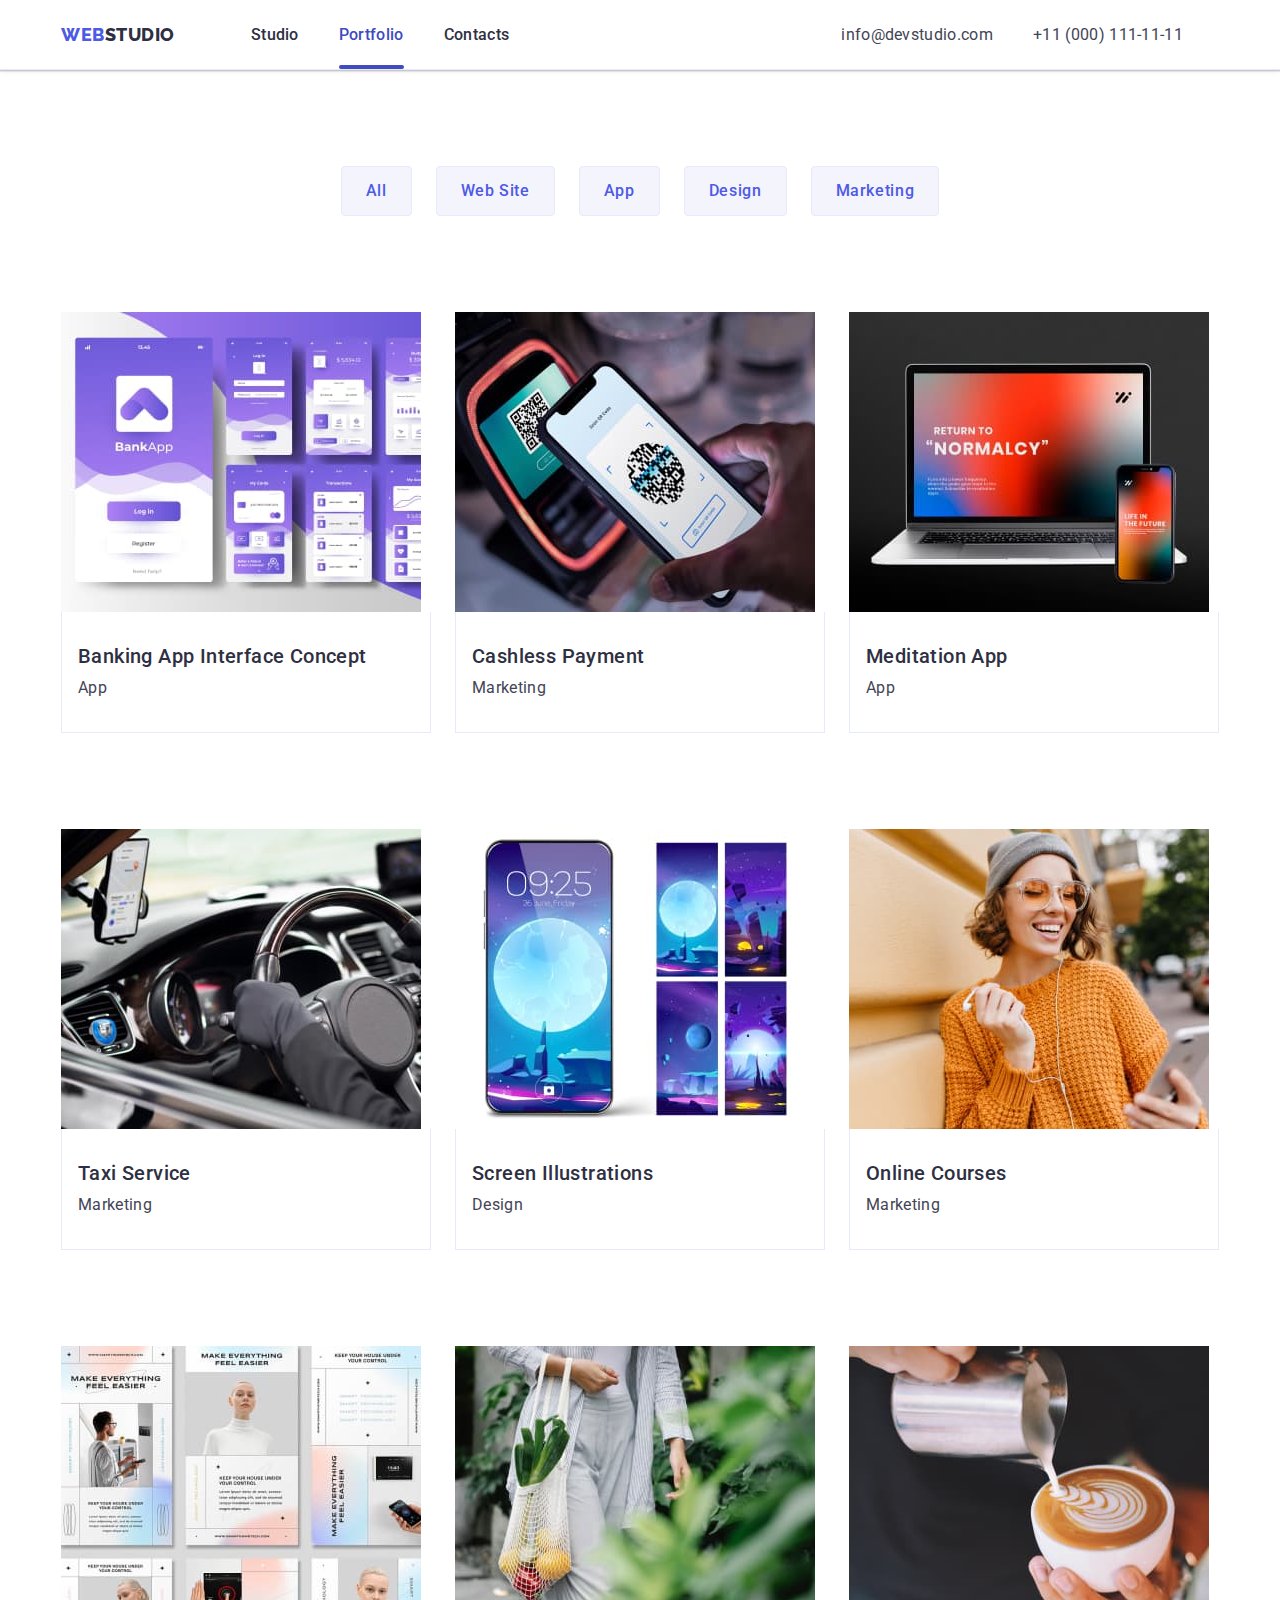
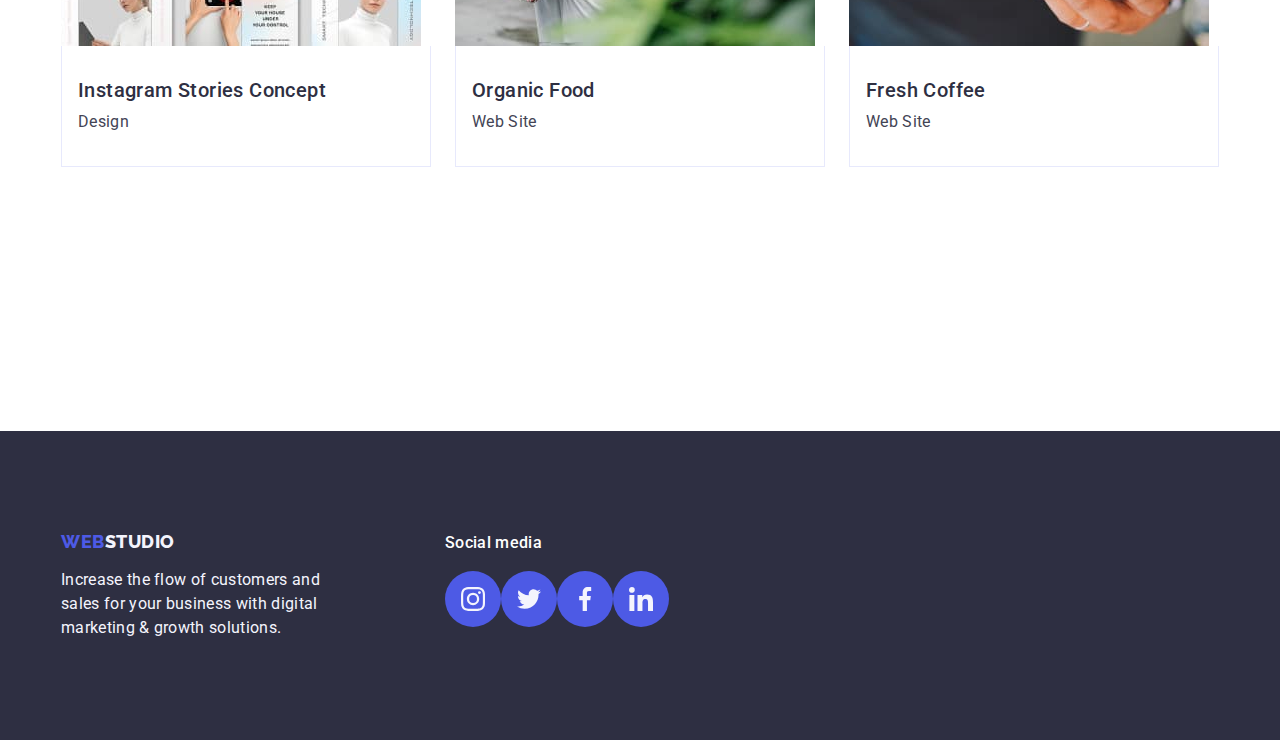
==== portfolio.html @ 8fbdd6ac "й" ====
<!DOCTYPE html>
<html lang="en">
  <head>
    <meta charset="UTF-8" />
    <meta name="viewport" content="width=device-width, initial-scale=1.0" />
    <title>Document</title>
    <link rel="preconnect" href="https://fonts.googleapis.com" />
    <link rel="preconnect" href="https://fonts.gstatic.com" crossorigin />
    <link
      href="https://fonts.googleapis.com/css2?family=Raleway:wght@900&family=Roboto:wght@400;500;700;900&display=swap"
      rel="stylesheet"
    />
    <link
      rel="stylesheet"
      href="https://cdnjs.cloudflare.com/ajax/libs/modern-normalize/2.0.0/modern-normalize.min.css"
      integrity="sha512-4xo8blKMVCiXpTaLzQSLSw3KFOVPWhm/TRtuPVc4WG6kUgjH6J03IBuG7JZPkcWMxJ5huwaBpOpnwYElP/m6wg=="
      crossorigin="anonymous"
      referrerpolicy="no-referrer"
    />
    <link rel="stylesheet" href="./css/styles.css" />
  </head>

  <body>
    <header class="header">
      <div class="container list">
        <nav class="list">
          <a class="link logo" href="./index.html"
            >Web<span class="logo-text">Studio</span>
          </a>
          <ul class="header-list list">
            <li class="header-item">
              <a class="header-link link" href="./index.html">Studio</a>
            </li>
            <li class="header-item">
              <a class="header-hover link header-link" href="./portfolio.html"
                >Portfolio</a
              >
            </li>
            <li class="header-item">
              <a class="link header-link" href="">Contacts</a>
            </li>
          </ul>
        </nav>
        <address class="contacts">
          <ul class="contacts-list list">
            <li class="contacts-item">
              <a class="link contacts-link" href="mailto:info@devstudio.com"
                >info@devstudio.com</a
              >
            </li>
            <li class="contacts-item">
              <a class="link contacts-link" href="tel:+110001111111"
                >+11 (000) 111-11-11</a
              >
            </li>
          </ul>
        </address>
      </div>
    </header>
    <main>
      <section class="mainsec">
        <div class="container">
          <h1 class="hide visually-hidden">test</h1>
          <ul class="list filters-list">
            <li><button type="button" class="filters-btn">All</button></li>
            <li><button type="button" class="filters-btn">Web Site</button></li>
            <li><button type="button" class="filters-btn">App</button></li>
            <li><button type="button" class="filters-btn">Design</button></li>
            <li>
              <button type="button" class="filters-btn">Marketing</button>
            </li>
          </ul>

          <ul class="cards-list list">
            <li class="cards-item">
              <a class="cards-link link" href="">
                <div class="cards-folder">
                  <img
                    src="./images/portfolio1.jpg"
                    width="360"
                    height="300"
                    alt="App Interface Concept"
                  />
                  <p class="cards-folder-text">
                    14 Stylish and User-Friendly App Design Concepts · Task
                    Manager App · Calorie Tracker App · Exotic Fruit Ecommerce
                    App · Cloud Storage App
                  </p>
                </div>

                <div class="container-item">
                  <h2 class="cards-title">Banking App Interface Concept</h2>
                  <p class="cards-text">App</p>
                </div>
              </a>
            </li>
            <li class="cards-item">
              <a class="cards-link link" href="">
                <div class="cards-folder">
                  <img
                    src="./images/portfolio2.jpg"
                    width="360"
                    height="300"
                    alt="Cashless Payment"
                  />
                  <p class="cards-folder-text">
                    14 Stylish and User-Friendly App Design Concepts · Task
                    Manager App · Calorie Tracker App · Exotic Fruit Ecommerce
                    App · Cloud Storage App
                  </p>
                </div>
                <div class="container-item">
                  <h2 class="cards-title">Cashless Payment</h2>
                  <p class="cards-text">Marketing</p>
                </div>
              </a>
            </li>
            <li class="cards-item">
              <a class="cards-link link" href="">
                <div class="cards-folder">
                  <img
                    src="./images/portfolio3.jpg"
                    width="360"
                    height="300"
                    alt="Meditation App"
                  />
                  <p class="cards-folder-text">
                    14 Stylish and User-Friendly App Design Concepts · Task
                    Manager App · Calorie Tracker App · Exotic Fruit Ecommerce
                    App · Cloud Storage App
                  </p>
                </div>
                <div class="container-item">
                  <h2 class="cards-title">Meditation App</h2>
                  <p class="cards-text">App</p>
                </div>
              </a>
            </li>
            <li class="cards-item">
              <a class="cards-link link" href="">
                <div class="cards-folder">
                  <img
                    src="./images/portfolio4.jpg"
                    width="360"
                    height="300"
                    alt="Taxi Service"
                  />
                  <p class="cards-folder-text">
                    14 Stylish and User-Friendly App Design Concepts · Task
                    Manager App · Calorie Tracker App · Exotic Fruit Ecommerce
                    App · Cloud Storage App
                  </p>
                </div>
                <div class="container-item">
                  <h2 class="cards-title">Taxi Service</h2>
                  <p class="cards-text">Marketing</p>
                </div>
              </a>
            </li>
            <li class="cards-item">
              <a class="cards-link link" href="">
                <div class="cards-folder">
                  <img
                    src="./images/portfolio5.jpg"
                    width="360"
                    height="300"
                    alt="Screen Illustations"
                  />
                  <p class="cards-folder-text">
                    14 Stylish and User-Friendly App Design Concepts · Task
                    Manager App · Calorie Tracker App · Exotic Fruit Ecommerce
                    App · Cloud Storage App
                  </p>
                </div>
                <div class="container-item">
                  <h2 class="cards-title">Screen Illustrations</h2>
                  <p class="cards-text">Design</p>
                </div>
              </a>
            </li>
            <li class="cards-item">
              <a class="cards-link link" href="">
                <div class="cards-folder">
                  <img
                    src="./images/portfolio6.jpg"
                    width="360"
                    height="300"
                    alt="Online Courses"
                  />
                  <p class="cards-folder-text">
                    14 Stylish and User-Friendly App Design Concepts · Task
                    Manager App · Calorie Tracker App · Exotic Fruit Ecommerce
                    App · Cloud Storage App
                  </p>
                </div>
                <div class="container-item">
                  <h2 class="cards-title">Online Courses</h2>
                  <p class="cards-text">Marketing</p>
                </div>
              </a>
            </li>
            <li class="cards-item">
              <a class="cards-link link" href="">
                <div class="cards-folder">
                  <img
                    src="./images/portfolio7.jpg"
                    width="360"
                    height="300"
                    alt="Instagram Stories Concept"
                  />
                  <p class="cards-folder-text">
                    14 Stylish and User-Friendly App Design Concepts · Task
                    Manager App · Calorie Tracker App · Exotic Fruit Ecommerce
                    App · Cloud Storage App
                  </p>
                </div>
                <div class="container-item">
                  <h2 class="cards-title">Instagram Stories Concept</h2>
                  <p class="cards-text">Design</p>
                </div>
              </a>
            </li>
            <li class="cards-item">
              <a class="cards-link link" href="">
                <div class="cards-folder">
                  <img
                    src="./images/portfolio8.jpg"
                    width="360"
                    height="300"
                    alt="Organic Food"
                  />
                  <p class="cards-folder-text">
                    14 Stylish and User-Friendly App Design Concepts · Task
                    Manager App · Calorie Tracker App · Exotic Fruit Ecommerce
                    App · Cloud Storage App
                  </p>
                </div>
                <div class="container-item">
                  <h2 class="cards-title">Organic Food</h2>
                  <p class="cards-text">Web Site</p>
                </div>
              </a>
            </li>
            <li class="cards-item">
              <a class="cards-link link" href="">
                <div class="cards-folder">
                  <img
                    src="./images/portfolio9.jpg"
                    width="360"
                    height="300"
                    alt="Fresh Coffee"
                  />
                  <p class="cards-folder-text">
                    14 Stylish and User-Friendly App Design Concepts · Task
                    Manager App · Calorie Tracker App · Exotic Fruit Ecommerce
                    App · Cloud Storage App
                  </p>
                </div>
                <div class="container-item">
                  <h2 class="cards-title">Fresh Coffee</h2>
                  <p class="cards-text">Web Site</p>
                </div>
              </a>
            </li>
          </ul>
        </div>
      </section>
    </main>

    <footer class="footer">
      <div class="container footer-container">
        <div class="footer-section-one">
          <a class="link logo footer-logo" href="./index.html"
            >Web<span class="footer-logo-text">Studio</span>
          </a>
          <p class="footer-text">
            Increase the flow of customers and sales for your business with
            digital marketing & growth solutions.
          </p>
        </div>
        <div class="footer-section-two">
          <p class="footer-section-two-title">Social media</p>
          <ul class="footer-section-two-list list">
            <li class="footer-section-two-item">
              <a href="" class="footer-section-two-link">
                <svg class="footer-section-two-icon" width="24" height="24">
                  <use href="./images/icons.svg#icon-instagram-2"></use>
                </svg>
              </a>
            </li>
            <li class="footer-section-two-item">
              <a href="" class="footer-section-two-link">
                <svg class="footer-section-two-icon" width="24" height="24">
                  <use href="./images/icons.svg#icon-twitter-1"></use>
                </svg>
              </a>
            </li>
            <li class="footer-section-two-item">
              <a href="" class="footer-section-two-link">
                <svg class="footer-section-two-icon" width="24" height="24">
                  <use href="./images/icons.svg#icon-facebook-1"></use>
                </svg>
              </a>
            </li>
            <li class="footer-section-two-item">
              <a href="" class="footer-section-two-link">
                <svg class="footer-section-two-icon" width="24" height="24">
                  <use href="./images/icons.svg#icon-linkedin-1"></use>
                </svg>
              </a>
            </li>
          </ul>
        </div>
      </div>
    </footer>
  </body>
</html>
---- css/styles.css ----
* {
  margin: 0;
  padding: 0;
}

img {
  display: block;
}

body {
  font-family: "Roboto", sans-serif;
  font-size: 16px;
  color: #434455;
  background-color: var(--WHITE);
}

:root {
  --iris: #4d5ae5;
  --NAVY-BLUE: #2e2f42;
  --WHITE: #fff;
  --SLATE: #434455;
  --CLOUD: #f4f4fd;
  --hover-link: #404bbf;
  --CORNFLOWER: #e7e9fc;
  --NAVY-BLUE-modal: rgba(46, 47, 66, 0.4);
  --GREEN: #31d0aa;
  --LIGHT-SLATE: #8e8f99;
}

.link {
  text-decoration: none;
  padding: 24px 0;
}

.list {
  list-style: none;
  display: flex;
  align-items: center;
}

.is-hidden {
  opacity: 0;
  visibility: hidden;
  pointer-events: none;
}

.modal {
  width: 408px;
  min-height: 584px;
  flex-shrink: 0;
  border-radius: 4px;
  background: var(--DAIRY, #fcfcfc);
  box-shadow: 0px 2px 1px 0px rgba(0, 0, 0, 0.2),
    0px 1px 3px 0px rgba(0, 0, 0, 0.12), 0px 1px 1px 0px rgba(0, 0, 0, 0.14);
  transition: transform 250ms cubic-bezier(0.4, 0, 0.2, 1);
}

.modal-svg {
  transition: fill 250ms cubic-bezier(0.4, 0, 0.2, 1);
}


.backdrop {
  position: fixed;
  top: 0;
  left: 0;
  width: 100%;
  height: 100%;
  background-color: var(--NAVY-BLUE-modal);
  transition: opacity 250ms cubic-bezier(0.4, 0, 0.2, 1),
    visibility 250ms cubic-bezier(0.4, 0, 0.2, 1);
}

.modal {
  position: absolute;
  top: 50%;
  left: 50%;
  transform: translate(-50%, -50%);
}

.modal-btn {
  position: absolute;
  right: 24px;
  top: 24px;
  padding: 0;
  border-radius: 50%;
  width: 24px;
  height: 24px;
  background-color: var(--CORNFLOWER);
  border: 1px solid rgba(0, 0, 0, 0.1);
  display: flex;
  align-items: center;
  justify-content: center;
  cursor: pointer;
  transition: background-color 250ms cubic-bezier(0.4, 0, 0.2, 1),
    border 250ms cubic-bezier(0.4, 0, 0.2, 1);
}

.modal-btn:hover,
.modal-btn:focus {
  background-color: var(--hover-link);
  border: none;
  fill: var(--WHITE);
}

/*HEADER*/
.header {
  background-color: white;
  text-align: center;
  box-shadow: 0px 2px 1px rgba(46, 47, 66, 0.08),
    0px 1px 1px rgba(46, 47, 66, 0.16), 0px 1px 6px rgba(46, 47, 66, 0.08);
  border-bottom: 1px solid var(--CORNFLOWER);
}

.header-hover::after {
  content: "";
  height: 4px;
  width: 100%;
  background-color: var(--hover-link);
  border-radius: 2px;
  display: flex;
  position: absolute;
  bottom: -1px;
  left: 0;
}

.container {
  width: 100%;
  max-width: 1158px;
  margin: 0 auto;
  padding: 0 15px;
}

.logo {
  color: var(--iris);
  font-family: Raleway;
  font-size: 18px;
  font-style: normal;
  font-weight: 800;
  line-height: 1.17;
  letter-spacing: 0.54px;
  text-transform: uppercase;
  font-family: "Raleway", sans-serif;
  margin-right: 76px;
  padding: 24px 0;
}

.logo-text {
  color: var(--NAVY-BLUE);
}

.header-list {
  gap: 40px;
  margin-right: 332px;
}

.header-link:hover,
.header-link:focus {
  color: var(--hover-link);
}

.header-link {
  color: var(--NAVY-BLUE);
  font-family: Roboto;
  font-size: 16px;
  font-style: normal;
  font-weight: 500;
  line-height: 24px;
  letter-spacing: 0.32px;
  position: relative;
  transition: color 250ms cubic-bezier(0.4, 0, 0.2, 1);
}

.header-hover {
  color: var(--hover-link);
}

.contacts {
  font-style: normal;
}

.contacts-link:hover,
.contacts-link:focus {
  color: var(--hover-link);
}

.contacts-link {
  color: var(--SLATE);
  font-family: Roboto;
  font-size: 16px;
  font-style: normal;
  font-weight: 400;
  line-height: 24px;
  letter-spacing: 0.32px;
  transition: color 250ms cubic-bezier(0.4, 0, 0.2, 1);
}

.contacts-list {
  gap: 40px;
}

/*SECTION 1*/

.hero {
  background-color: var(--NAVY-BLUE);
  padding: 188px 0;
  background-image: linear-gradient(
      rgba(46, 47, 66, 0.7),
      rgba(46, 47, 66, 0.7)
    ),
    url(../images/hero-office.jpg);
  background-repeat: no-repeat;
  background-size: cover;
  background-position: center;
  max-width: 1440px;
  margin: 0 auto;
}

.hero-container {
  display: flex;
  flex-direction: column;
  align-items: center;
}

.hero-text {
  color: var(--WHITE);
  text-align: center;
  font-family: Roboto;
  font-size: 56px;
  font-style: normal;
  font-weight: 700;
  line-height: 1.07;
  letter-spacing: 1.12px;
  max-width: 496px;
  margin-bottom: 48px;
}

.hero-btn {
  color: var(--WHITE);
  font-family: "Roboto", sans-serif;
  font-size: 16px;
  font-style: normal;
  font-weight: 500;
  line-height: 24px;
  letter-spacing: 0.64px;
  background-color: var(--iris);
  cursor: pointer;
  padding: 16px 32px;
  border-radius: 4px;
  border: none;
  min-width: 169px;
  transition: background-color 250ms cubic-bezier(0.4, 0, 0.2, 1);
}

.hero-btn:hover,
.hero-btn:focus {
  background-color: var(--hover-link);
}

/*Section 2*/

.info-svg-container {
  background-color: var(--CLOUD);
  padding: 24px 100px;
  display: flex;
  align-items: center;
  justify-content: center;
  margin-bottom: 8px;
  border-radius: 4px;
}

.page-info-list {
  gap: 24px;
}

.page-info {
  background-color: var(--WHITE);
  padding: 120px 0px;
}

.page-info-title {
  margin-bottom: 8px;
}

.visually-hidden {
  position: absolute;
  width: 1px;
  height: 1px;
  margin: -1px;
  border: 0;
  padding: 0;
  white-space: nowrap;
  clip-path: inset(100%);
  clip: rect(0 0 0 0);
  overflow: hidden;
}

.page-info-item {
  width: calc((100% - 72px) / 4);
}

.page-info-item-title {
  color: var(--NAVY-BLUE);
  font-family: Roboto;
  font-size: 20px;
  font-style: normal;
  font-weight: 500;
  line-height: 24px;
  letter-spacing: 0.4px;
  margin-bottom: 8px;
}

.page-info-item-dscr {
  color: var(--SLATE);
  font-family: Roboto;
  font-size: 16px;
  font-style: normal;
  font-weight: 400;
  line-height: 24px;
  letter-spacing: 0.32px;
}

/*Section 3*/

.wwd-info {
  background-color: var(--WHITE);
  padding-bottom: 120px;
}

.wwd-info-title {
  color: var(--NAVY-BLUE);
  text-align: center;
  font-family: Roboto;
  font-size: 36px;
  font-style: normal;
  font-weight: 700;
  line-height: 1.11;
  letter-spacing: 0.72px;
  text-transform: capitalize;
  margin-bottom: 72px;
}

.wwd-info-list {
  background-color: var(--WHITE);
  gap: 24px;
}

.wwd-info-item {
  width: calc((100% - 48px) / 3);
}
/*Section 4*/

.our-team-link {
  background-color: var(--iris);
  height: 40px;
  width: 40px;
  border-radius: 50%;
  display: flex;
  justify-content: center;
  align-items: center;
  transition: background-color 250ms cubic-bezier(0.4, 0, 0.2, 1);
}

.our-team-link:hover,
.our-team-link:focus {
  background-color: var(--hover-link);
}

.team-svg {
  fill: var(--CLOUD);
}

.our-team-svg {
  display: flex;
  height: auto;
  flex-direction: row;
  justify-content: center;
  align-items: center;
  gap: 24px;
  list-style: none;
  margin-top: 8px;
}

.our-team {
  background-color: var(--CLOUD);
  padding: 120px 0;
}

.our-team-title {
  color: var(--NAVY-BLUE);
  text-align: center;
  font-family: Roboto;
  font-size: 36px;
  font-style: normal;
  font-weight: 700;
  line-height: 1.11;
  letter-spacing: 0.02em;
  text-transform: capitalize;
  margin-bottom: 72px;
}

.our-team-list {
  gap: 24px;
}

.our-team-item {
  background-color: var(--WHITE);
  width: calc((100% - 24px * 3) / 4);
  border-radius: 0px 0px 4px 4px;
  box-shadow: 0px 2px 1px 0px rgba(46, 47, 66, 0.08),
    0px 1px 1px 0px rgba(46, 47, 66, 0.16),
    0px 1px 6px 0px rgba(46, 47, 66, 0.08);
}

.our-team-item-title {
  color: var(--NAVY-BLUE);
  text-align: center;
  font-family: Roboto;
  font-size: 20px;
  font-style: normal;
  font-weight: 500;
  line-height: 24px;
  letter-spacing: 0.4px;
  margin-bottom: 8px;
}

.our-team-item-dscr {
  color: var(--SLATE, #434455);
  text-align: center;
  font-family: Roboto;
  font-size: 16px;
  font-style: normal;
  font-weight: 400;
  line-height: 24px;
  letter-spacing: 0.32px;
}

/*SECTION 5*/

.customers-info {
  padding: 120px 0;
}

.customers-title {
  color: var(--NAVY-BLUE);
  text-align: center;
  font-size: 36px;
  font-weight: 700;
  letter-spacing: 0.72px;
  text-transform: capitalize;
  margin-bottom: 72px;
  line-height: 1.11;
}

.customers-list {
  gap: 24px;
}

.customers-item {
  height: 88px;
  width: calc((100% - 5 * 24px) / 6);
}

.customers-link {
  width: 100%;
  height: 100%;
  border: 1px solid var(--LIGHT-SLATE);
  border-radius: 4px;
  display: flex;
  align-items: center;
  justify-content: center;
  color: var(--LIGHT-SLATE);
  transition: border-color 250ms cubic-bezier(0.4, 0, 0.2, 1),
    color 250ms cubic-bezier(0.4, 0, 0.2, 1);
}

.customers-svg {
  margin: 16px 32px;
  display: block;
  fill: currentColor;
}

.customers-link:hover,
.customers-link:focus {
  border-color: var(--hover-link);
  color: var(--hover-link);
}

/*FOOTER*/

.footer-container {
  display: flex;
  align-items: baseline;
}

.footer-section-one {
  margin-right: 120px;
}

.footer {
  background-color: var(--NAVY-BLUE);
  padding: 100px 0;
}

.footer-logo {
  margin-bottom: 16px;
  display: inline-block;
  padding: 0;
}

.footer-logo-text {
  color: var(--CLOUD);
}

.footer-text {
  color: var(--CLOUD, #f4f4fd);
  font-family: Roboto;
  font-size: 16px;
  font-style: normal;
  font-weight: 400;
  line-height: 24px;
  letter-spacing: 0.32px;
  width: 264px;
}

.footer-section-two-title {
  color: var(--WHITE);
  font-size: 16px;
  font-weight: 500;
  line-height: 24px;
  letter-spacing: 0.32px;
  margin-bottom: 16px;
}

.footer-section-two-list {
  gap: 16px;
}

.footer-section-two-item {
  width: 40px;
  height: 40px;
}

.footer-section-two-link {
  border-radius: 50%;
  display: flex;
  align-items: center;
  justify-content: center;
  padding: 8px;
  background-color: var(--iris);
  width: 100%;
  height: 100%;
  cursor: pointer;
  transition: background-color 250ms cubic-bezier(0.4, 0, 0.2, 1);
}

.footer-section-two-link:hover,
.footer-section-two-link:focus {
  background-color: var(--GREEN);
}

.footer-section-two-icon {
  fill: var(--CLOUD);
}

/*MAIN PORTFOLIO*/
.filters-btn {
  font-family: "Roboto", sans-serif;
  font-weight: 500;
  font-size: 16px;
  line-height: 1.5;
  letter-spacing: 0.04em;
  color: var(--iris);
  background-color: var(--CLOUD);
  cursor: pointer;
  padding: 12px 24px;
  border-radius: 4px;
  border: 1px solid var(--CORNFLOWER, #e7e9fc);
  background: var(--CLOUD, #f4f4fd);
  align-items: center;
  transition: color 250ms cubic-bezier(0.4, 0, 0.2, 1),
    background-color 250ms cubic-bezier(0.4, 0, 0.2, 1),
    border-color 250ms cubic-bezier(0.4, 0, 0.2, 1),
    box-shadow 250ms cubic-bezier(0.4, 0, 0.2, 1);
}

.filters-btn:hover,
.filters-btn:focus {
  box-shadow: 0px 3px 1px rgba(0, 0, 0, 0.1), 0px 2px 1px rgba(0, 0, 0, 0.08),
    0px 2px 2px rgba(0, 0, 0, 0.12);
  color: var(--WHITE);
  background-color: var(--hover-link);
  border: 1px solid transparent;
}

.filters-list {
  border-radius: 4px;
  background: var(--OCEAN);
  align-items: center;
  justify-content: center;

  gap: 24px;
  margin-bottom: 72px;
}

/*MAIN CARDS*/

.cards-link {
  display: block;
  transition: box-shadow 250ms cubic-bezier(0.4, 0, 0.2, 1);
}

.cards-link:hover,
.cards-link:focus {
  box-shadow: 0px 1px 6px rgba(46, 47, 66, 0.08),
    0px 1px 1px rgba(46, 47, 66, 0.16), 0px 2px 1px rgba(46, 47, 66, 0.08);
}

.cards-title {
  font-weight: 500;
  font-size: 20px;
  line-height: 1.2;
  letter-spacing: 0.02em;
  color: var(--NAVY-BLUE);
  margin-bottom: 8px;
}

.cards-text {
  line-height: 1.5;
  letter-spacing: 0.02em;
  color: var(--SLATE);
}

.cards-list {
  gap: 48px 24px;
  flex-wrap: wrap;
  margin-bottom: 120px;
}

.cards-item {
  width: calc((100% - 24px * 2) / 3);
}

.container-item {
  padding: 32px 16px;
  border: 1px solid var(--CORNFLOWER);
  border-top: none;
}

.container-item-team {
  padding: 32px 0;
}

.cards-folder {
  position: relative;
  overflow: hidden;
}

.cards-folder-text {
  position: absolute;
  transform: translateY(100%);
  padding: 40px 32px;
  top: 0;
  background-color: var(--iris);
  color: var(--CLOUD);
  width: 100%;
  height: 100%;
  transition: transform 250ms cubic-bezier(0.4, 0, 0.2, 1);
  line-height: 1.5;
  letter-spacing: 0.02em;
}

.cards-link:hover .cards-folder-text,
.cards-link:focus .cards-folder-text {
  transform: translateY(0%);
}

/*PORTFOLIO SECTION*/

.mainsec {
  padding-top: 96px;
  padding-bottom: 120px;
}
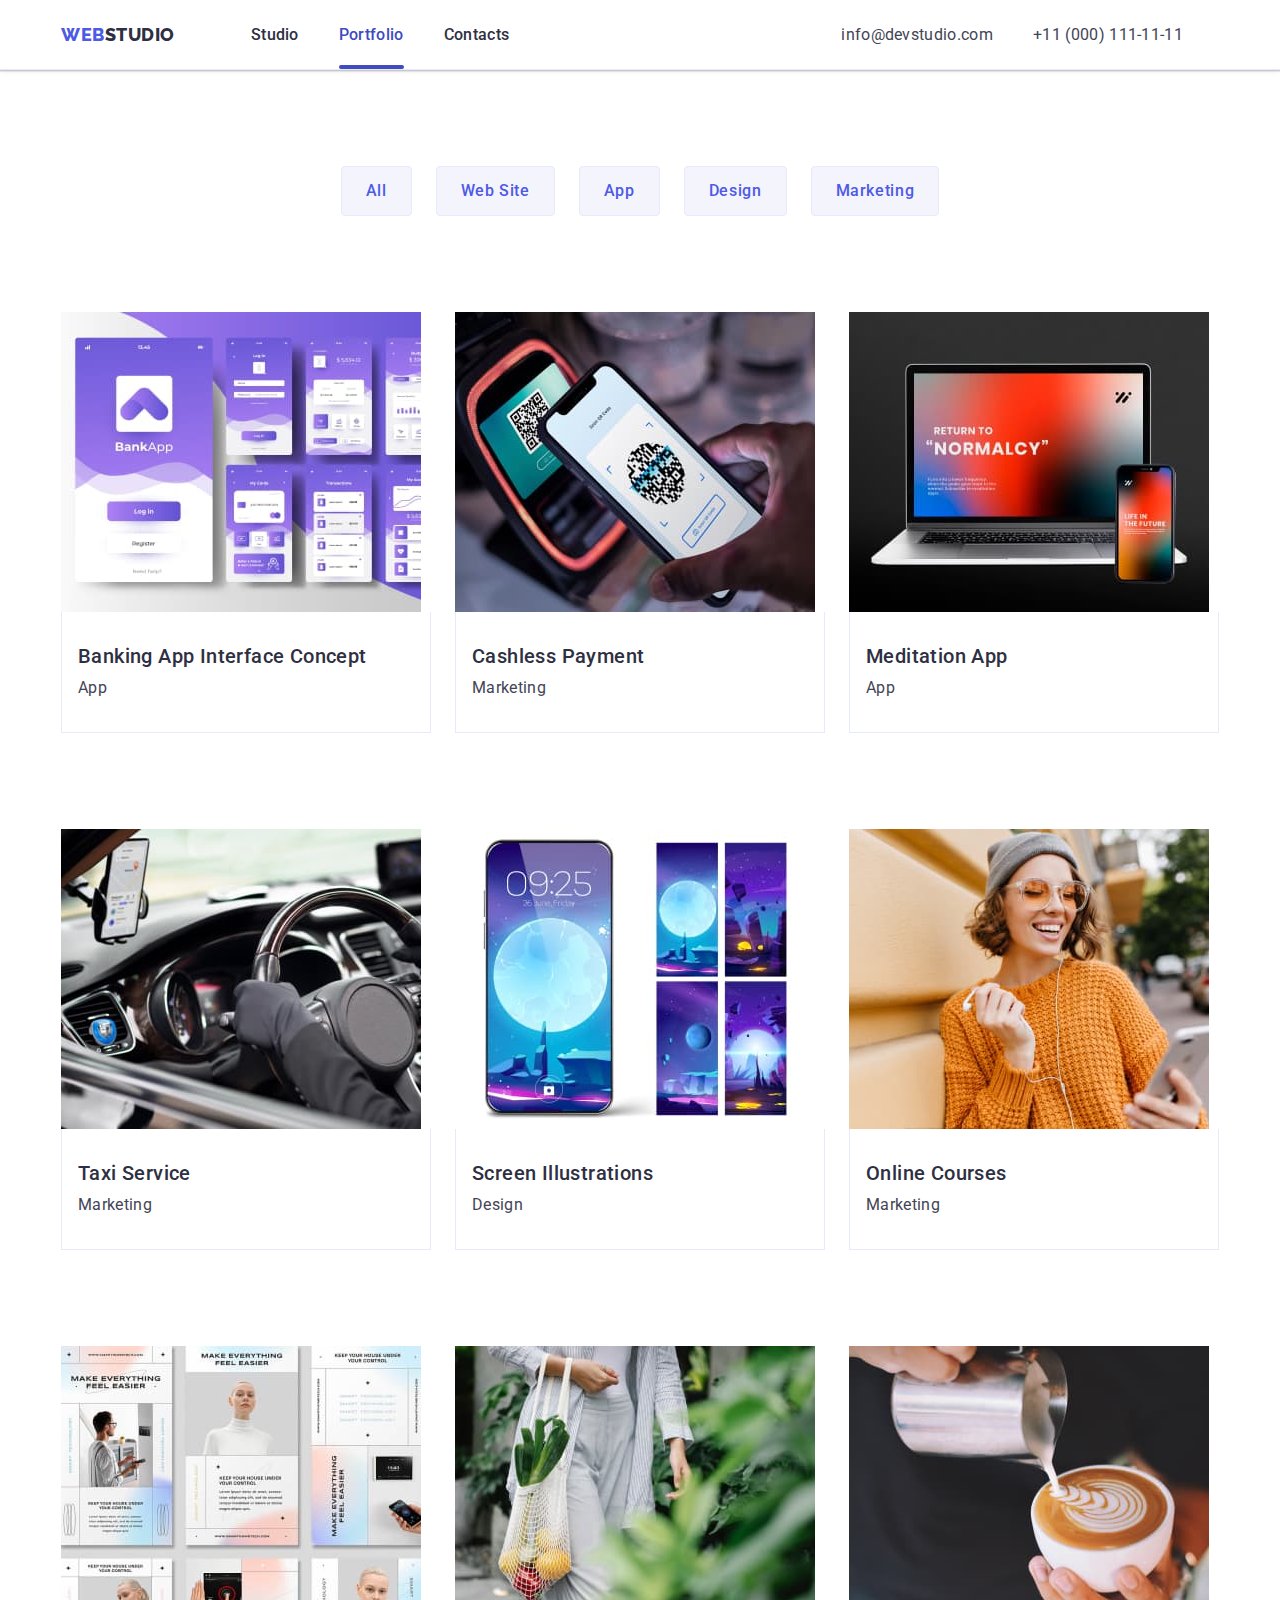
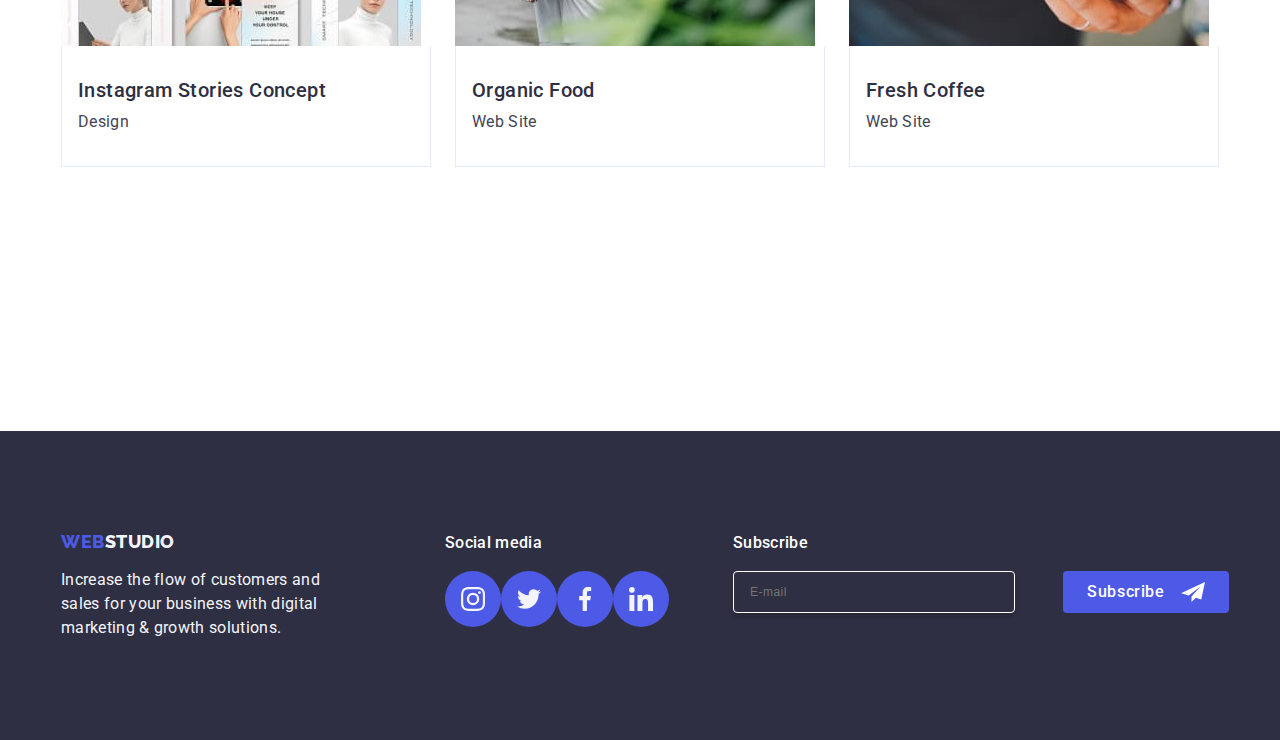
==== commit d705c882: "hw5 555" ====
--- a/portfolio.html
+++ b/portfolio.html
@@ -311,6 +311,26 @@
             </li>
           </ul>
         </div>
+        <div class="container-form">
+          <p class="form-p">Subscribe</p>
+          <form class="form-email">
+            <label class="form-email-label">
+              <input
+                class="form-email-label-input"
+                name="e-mail"
+                type="email"
+                placeholder="E-mail"
+              />
+            </label>
+
+            <button class="btn-subscribe" type="submit">
+              Subscribe
+              <svg class="btn-subscribe-svg" width="24" height="24">
+                <use href="./images/icons.svg#icon-telegramlogosvg"></use>
+              </svg>
+            </button>
+          </form>
+        </div>
       </div>
     </footer>
   </body>
--- a/css/styles.css
+++ b/css/styles.css
@@ -59,6 +59,153 @@
   transition: fill 250ms cubic-bezier(0.4, 0, 0.2, 1);
 }
 
+.modal-text {
+  color: var(--NAVY-BLUE);
+  text-align: center;
+  font-family: Roboto;
+  font-size: 16px;
+  font-style: normal;
+  font-weight: 500;
+  line-height: 24px;
+  letter-spacing: 0.32px;
+  margin-top: 72px;
+  margin-bottom: 16px;
+}
+
+.modal-label {
+  color: var(--LIGHT-SLATE);
+  font-family: Roboto;
+  font-size: 12px;
+  font-style: normal;
+  font-weight: 400;
+  line-height: 14px;
+  letter-spacing: 0.48px;
+  margin-bottom: 4px;
+  display: flex;
+  line-height: 1.17;
+  display: block;
+}
+
+.modal-btn-finish {
+  text-align: center;
+  color: white;
+  font-size: 16px;
+  font-family: "Roboto", sans-serif;
+  font-weight: 500;
+  line-height: 24px;
+  letter-spacing: 0.64px;
+  word-wrap: break-word;
+  background-color: var(--iris);
+  border-radius: 4px;
+  padding: 16px 32px;
+  margin: 0 auto;
+  box-shadow: 0px 4px 4px rgba(0, 0, 0, 0.15);
+  border: none;
+  min-width: 169px;
+cursor: pointer;
+transition: background-color 250ms cubic-bezier(0.4, 0, 0.2, 1);
+}
+
+.modal-div {
+  max-width: 360px;
+  width: 100%;
+  margin: 0 auto;
+}
+
+
+
+.modal-txt {
+  margin-bottom: 24px;
+  display: block;
+}
+
+.modal-span {
+  border-radius: 2px;
+  width: 16px;
+  height: 16px;
+  border: 1px solid var(--NAVY-BLUE-modal);
+  display: inline-flex;
+  align-items: center;
+  justify-content: center;
+  fill: transparent;
+  transition: background-color 250ms cubic-bezier(0.4, 0, 0.2, 1), border 250ms cubic-bezier(0.4, 0, 0.2, 1), fill 250ms cubic-bezier(0.4, 0, 0.2, 1);
+}
+
+.modal-checkbox {
+  margin-right: 8px;
+}
+
+.modal-checkbox:checked + .modal-label > .modal-span {
+  background-color: var(--hover-link);
+  border: none;
+  fill: var(--CLOUD);
+}
+
+.modal-input-div {
+  position: relative;
+}
+
+.modal-input {
+  border-radius: 4px;
+  border: 1px solid var(--NAVY-BLUE-modal, rgba(46, 47, 66, 0.4));
+  width: 100%;
+  height: 40px;
+  padding-left: 38px;
+  outline: transparent;
+  background-color: transparent;
+  transition: border-color 250ms cubic-bezier(0.4, 0, 0.2, 1);
+}
+
+.modal-input:focus-within {
+  border-color: var(--iris);
+}
+
+.modal-name-svg {
+  position: absolute;
+  left: 16px;
+  top: 50%;
+  transform: translateY(-50%);
+  transition: fill 250ms cubic-bezier(0.4, 0, 0.2, 1);
+}
+
+.modal-input:focus-within + .modal-name-svg {
+  fill: var(--iris);
+}
+
+.textarea {
+  resize: none;
+  width: 100%;
+  height: 120px;
+  border-radius: 4px;
+  border: 1px solid var(--NAVY-BLUE-modal);
+  outline: transparent;
+  padding: 8px 16px;
+
+  font-family: Roboto;
+  font-size: 12px;
+  font-style: normal;
+  font-weight: 400;
+  letter-spacing: 0.48px;
+  line-height: 1.17;
+  color: var(--NAVY-BLUE-modal);
+  background-color: transparent;
+  border-color: 250ms cubic-bezier(0.4, 0, 0.2, 1);
+}
+
+.modal-link {
+  color: var(--IRIS, #4d5ae5);
+  font-family: Roboto;
+  font-size: 12px;
+  font-style: normal;
+  font-weight: 400;
+  line-height: 16px;
+  letter-spacing: 0.48px;
+  text-decoration-line: underline;
+}
+
+.textarea:focus-within {
+  border-color: var(--iris);
+}
 
 .backdrop {
   position: fixed;
@@ -69,6 +216,7 @@
   background-color: var(--NAVY-BLUE-modal);
   transition: opacity 250ms cubic-bezier(0.4, 0, 0.2, 1),
     visibility 250ms cubic-bezier(0.4, 0, 0.2, 1);
+    
 }
 
 .modal {
@@ -76,6 +224,25 @@
   top: 50%;
   left: 50%;
   transform: translate(-50%, -50%);
+  padding: 72px 24px 24px 24px;
+}
+
+.modal-form-name {
+  display: flex;
+  flex-direction: column;
+}
+
+.modal-div:not(:last-child){
+  margin-bottom: 8px;
+}
+
+.modal-div:nth-child(4){
+  margin-bottom: 16px;
+}
+
+.modal-div:nth-child(5){
+  margin-bottom: 24px;
+
 }
 
 .modal-btn {
@@ -488,6 +655,35 @@
 
 /*FOOTER*/
 
+.form-p {
+  margin-bottom: 16px;
+  font-weight: 500;
+  font-size: 16px;
+  line-height: 1.5;
+  letter-spacing: 0.02em;
+  color: #ffffff;
+}
+
+.form-email {
+  display: flex;
+  gap: 24px;
+}
+
+.form-email-label-input {
+  width: 264px;
+  height: 40px;
+  border: 1px solid #ffffff;
+  background-color: transparent;
+  font-size: 12px;
+  line-height: 1.5;
+  letter-spacing: 0.04em;
+  padding-left: 16px;
+  box-shadow: 0px 4px 4px 0px rgba(0, 0, 0, 0.15);
+  border-radius: 4px;
+  color: #ffffff;
+  margin-right: 24px;
+}
+
 .footer-container {
   display: flex;
   align-items: baseline;
@@ -521,6 +717,35 @@
   line-height: 24px;
   letter-spacing: 0.32px;
   width: 264px;
+}
+
+.footer-section-two {
+  margin-right: 80px;
+}
+
+.btn-subscribe {
+  min-width: 165px;
+  background-color: var(--iris);
+  border-radius: 4px;
+  border: none;
+  color: var(--WHITE);
+  text-align: center;
+  font-family: "Roboto", sans-serif;
+  font-size: 16px;
+  font-style: normal;
+  font-weight: 500;
+  line-height: 24px;
+  letter-spacing: 0.64px;
+  display: flex;
+  align-items: center;
+  justify-content: center;
+  padding: 8px 24px;
+  cursor: pointer;
+}
+
+.btn-subscribe-svg {
+  fill: var(--WHITE);
+  margin-left: 16px;
 }
 
 .footer-section-two-title {
